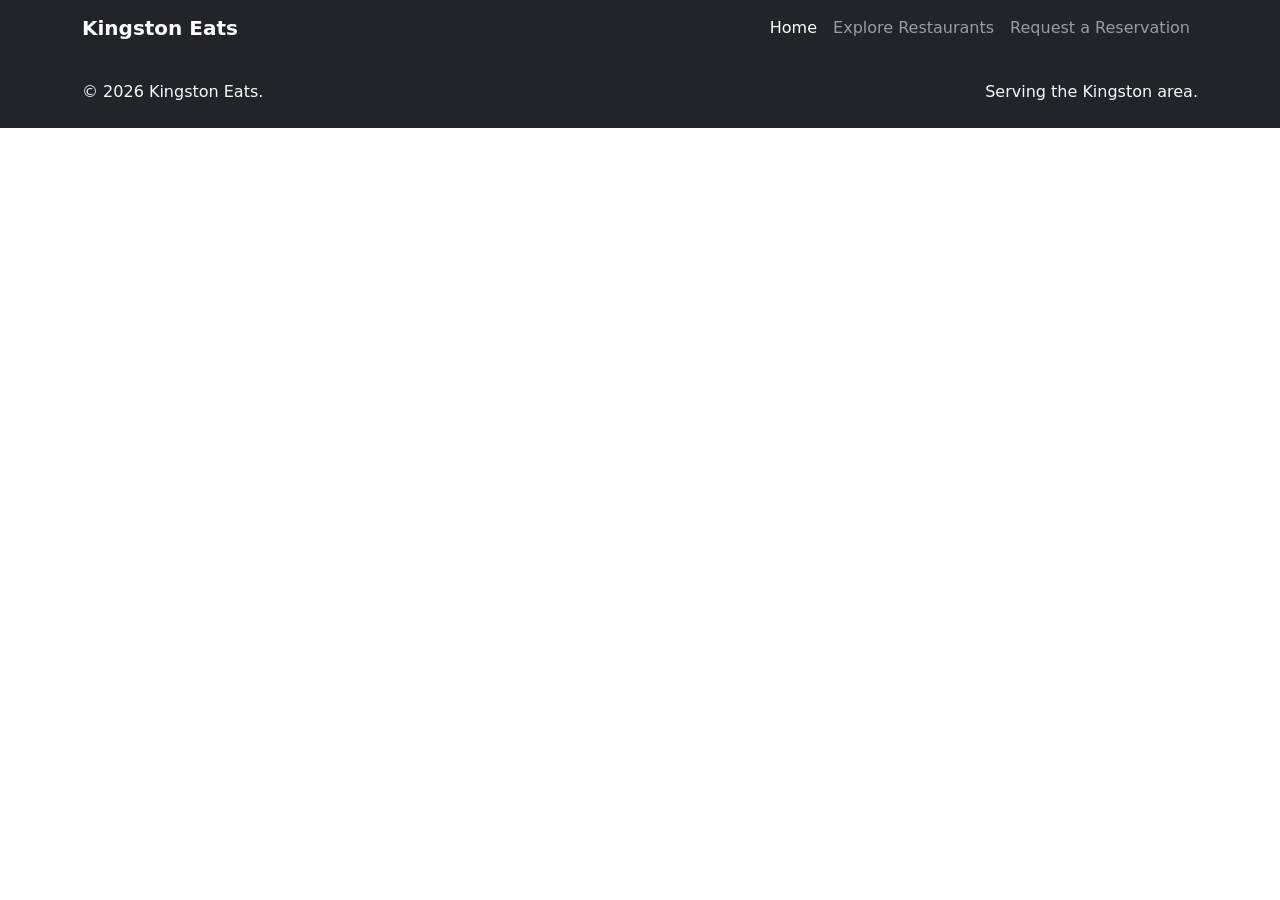
==== index.html @ 0bedf371 "created files and started to create the structure of my home page" ====
<!DOCTYPE html>
<html lang="en">
<head>
    <meta charset="UTF-8">
    <meta name="viewport" content="width=device-width, initial-scale=1.0">
    <title>Kingston Eats</title>

    <!-- Bootstrap-->
    <link rel="stylesheet" href="https://cdn.jsdelivr.net/npm/bootstrap@5.3.8/dist/css/bootstrap.min.css" integrity="sha384-sRIl4kxILFvY47J16cr9ZwB07vP4J8+LH7qKQnuqkuIAvNWLzeN8tE5YBujZqJLB" crossorigin="anonymous">
    <!-- My CSS-->
    <link rel="stylesheet" href="css/styles.css">
</head>
<body>

    <!--HEADER & NAVIGATION -->
    <header> 
        <nav class="navbar navbar-expand-lg navbar-dark bg-dark">
            <div class="container">
                <!-- 1. Brand Logo/Text -->
                <a class="navbar-brand fw-bold" href="index.html">Kingston <span class="brand-accent">Eats</span></a>
     
                <!-- 2. Hamburger Toggler Button (Mobile Only) -->
                <button class="navbar-toggler" type="button" data-bs-toggle="collapse"
                        data-bs-target="#mainNav" aria-controls="mainNav"
                        aria-expanded="false" aria-label="Toggle navigation">
                    <span class="navbar-toggler-icon"></span>
                </button>  

                <!-- 3. Collapsible Navigation Container Menu Links -->
                <div class="collapse navbar-collapse" id="mainNav">
                    <ul class="navbar-nav ms-auto">
                        <li class="nav-item"><a class="nav-link active" aria-current="page" href="index.html">Home</a></li>
                        <li class="nav-item"><a class="nav-link" href="explore.html">Explore Restaurants</a></li>
                        <li class="nav-item"><a class="nav-link" href="reserve.html">Request a Reservation</a></li>
                    </ul>
                </div>
            </div>
        </nav>
    </header>

    <main>
        <!-- To do in the morning! -->
    </main>

    <!--FOOTER -->
    <footer class="bg-dark text-light py-4">
        <div class="container d-flex flex-column flex-md-row justify-content-between">
            <p class="mb-1 mb-md-0">&copy; 2026 Kingston Eats.</p>
            <p class="mb-0">Serving the Kingston area.</p>
        </div>
    </footer>

    <!--SCRIPT -->
    <script src="https://cdn.jsdelivr.net/npm/bootstrap@5.3.8/dist/js/bootstrap.bundle.min.js" integrity="sha384-FKyoEForCGlyvwx9Hj09JcYn3nv7wiPVlz7YYwJrWVcXK/BmnVDxM+D2scQbITxI" crossorigin="anonymous"></script>
    <!--MY SCRIPT -->
    <script src="js/app.js"></script>
</body>
</html>
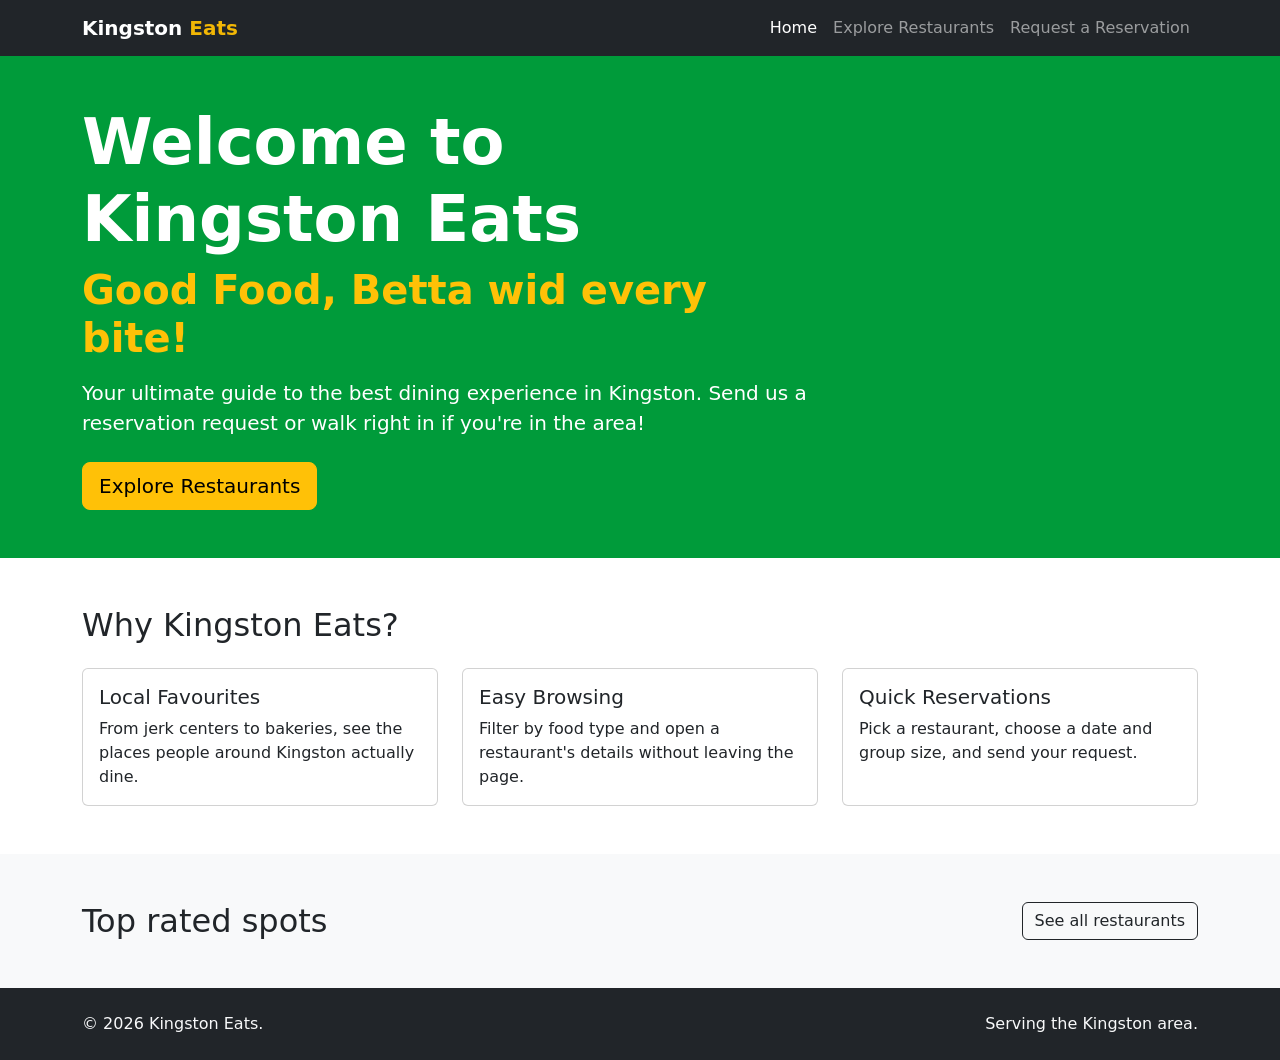
==== commit c9b666e7: "Basically completed my home page in terms of content and started to add some external CSS (hover, co" ====
--- a/index.html
+++ b/index.html
@@ -16,17 +16,17 @@
     <header> 
         <nav class="navbar navbar-expand-lg navbar-dark bg-dark">
             <div class="container">
-                <!-- 1. Brand Logo/Text -->
+                <!-- Brand Logo/Text -->
                 <a class="navbar-brand fw-bold" href="index.html">Kingston <span class="brand-accent">Eats</span></a>
      
-                <!-- 2. Hamburger Toggler Button (Mobile Only) -->
+                <!-- Hamburger Toggler Button (Mobile Only) -->
                 <button class="navbar-toggler" type="button" data-bs-toggle="collapse"
                         data-bs-target="#mainNav" aria-controls="mainNav"
                         aria-expanded="false" aria-label="Toggle navigation">
                     <span class="navbar-toggler-icon"></span>
                 </button>  
 
-                <!-- 3. Collapsible Navigation Container Menu Links -->
+                <!-- Navigation Container Menu Links -->
                 <div class="collapse navbar-collapse" id="mainNav">
                     <ul class="navbar-nav ms-auto">
                         <li class="nav-item"><a class="nav-link active" aria-current="page" href="index.html">Home</a></li>
@@ -37,9 +37,69 @@
             </div>
         </nav>
     </header>
-
+ 
     <main>
-        <!-- To do in the morning! -->
+        <!-- HERO -->
+        <section class="hero py-5">
+            <div class="container">
+                <div class="row">
+                    <div class="col-lg-8">
+                        <h1 class="display-3 fw-bold">Welcome to Kingston Eats</h1>
+                        <h2 class="display-6 fw-bold text-warning">Good Food, Betta wid every bite!</h2>
+                        <p class="lead mt-3">Your ultimate guide to the best dining experience in Kingston. 
+                            Send us a reservation request or walk right in if you're in the area!</p>
+                        <div class="mt-4 d-flex flex-wrap gap-2">
+                            <a href="explore.html" class="btn btn-warning btn-lg">Explore Restaurants</a>
+                        </div>
+                    </div> <!-- Added closing col tag -->
+                </div> <!-- Aligned row layout -->
+            </div> <!-- Closed container wrapper -->
+        </section>
+        
+        <!-- WHY KINGSTON EATS (3 static cards) -->
+        <section class="py-5">
+            <div class="container">
+                <h2 class="mb-4">Why Kingston Eats?</h2>
+                <div class="row g-4">
+                    <div class="col-12 col-md-4">
+                        <article class="card h-100">
+                            <div class="card-body">
+                                <h3 class="h5 card-title">Local Favourites</h3>
+                                <p class="card-text">From jerk centers to bakeries, see the places people around Kingston actually dine.</p>
+                            </div>
+                        </article>
+                    </div>
+                    <div class="col-12 col-md-4">
+                        <article class="card h-100">
+                            <div class="card-body">
+                                <h3 class="h5 card-title">Easy Browsing</h3>
+                                <p class="card-text">Filter by food type and open a restaurant's details without leaving the page.</p>
+                            </div>
+                        </article>
+                    </div>
+                    <div class="col-12 col-md-4">
+                        <article class="card h-100">
+                            <div class="card-body">
+                                <h3 class="h5 card-title">Quick Reservations</h3>
+                                <p class="card-text">Pick a restaurant, choose a date and group size, and send your request.</p>
+                            </div>
+                        </article>
+                    </div>
+                </div>
+            </div>
+        </section>
+ 
+        <!-- TOP RATED (cards are built by JavaScript) -->
+        <section class="py-5 bg-light">
+            <div class="container">
+                <div class="d-flex flex-wrap justify-content-between align-items-center mb-4">
+                    <h2 class="mb-0">Top rated spots</h2>
+                    <a href="explore.html" class="btn btn-outline-dark mt-2 mt-sm-0">See all restaurants</a>
+                </div>
+                <!-- JavaScript fills this row in (renderFeatured in js/app.js) -->
+                <div id="featuredList" class="row g-4"></div>
+            </div>
+        </section>
     </main>
 
     <!--FOOTER -->
--- a/css/styles.css
+++ b/css/styles.css
@@ -0,0 +1,58 @@
+/* Colour "variables" so we can reuse them and change them in one place */
+:root {
+  --ke-green: #009B3A;   /* deep green */
+  --ke-gold: #f2b705;    /* gold */
+  --ke-pepper: #c2410c;  /* scotch-bonnet orange */
+}
+ 
+/* 2. Navbar brand: the word "Eats" in gold */
+.brand-accent {
+  color: var(--ke-gold);
+}
+ 
+/* 3. Home page hero (big banner at the top) */
+.hero {
+  background-color: var(--ke-green);
+  color: #ffffff;
+}
+ 
+/* 4. Banner at the top of the Explore and Reserve pages */
+.page-banner {
+  background-color: var(--ke-green);
+  color: #ffffff;
+}
+ 
+/* 5. Make every card image the same height so the grid looks tidy */
+.card-img-top {
+  height: 180px;
+  object-fit: cover;
+}
+ 
+/* 6. The little coloured label on each card (e.g. "Jerk") */
+.category-badge {
+  background-color: var(--ke-pepper);
+  color: #ffffff;
+}
+ 
+/* 7. Make the keyboard focus outline easy to see (accessibility) */
+a:focus-visible,
+button:focus-visible,
+input:focus-visible,
+select:focus-visible,
+textarea:focus-visible {
+  outline: 3px solid var(--ke-gold);
+  outline-offset: 2px;
+}
+ 
+/* 8. Smooth shadow change when jQuery adds/removes "shadow-lg" on a card */
+.card {
+  transition: box-shadow 0.2s ease;
+}
+ 
+/* 9. Adding hover effect to explore resturants on index pg */
+.hero .btn:hover {
+  font-weight: bold;
+  transform: scale(1.05);
+  transition:all 0.3s ease;
+
+  
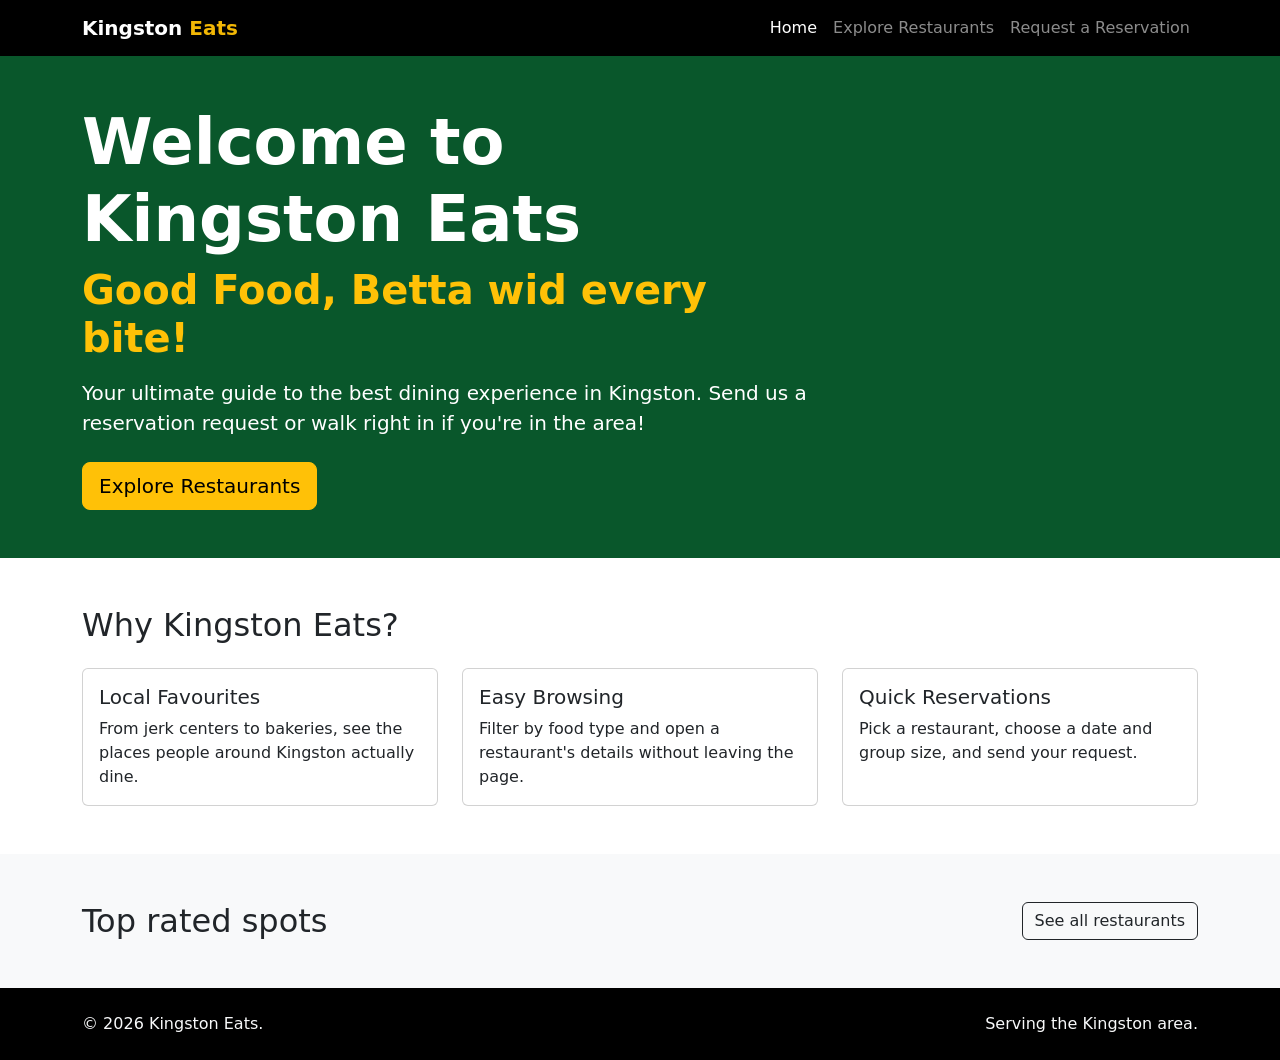
==== commit baaf3f86: "changed header & footer to black, made hamburger button more obvious and changed navbar to a darker " ====
--- a/index.html
+++ b/index.html
@@ -14,7 +14,7 @@
 
     <!--HEADER & NAVIGATION -->
     <header> 
-        <nav class="navbar navbar-expand-lg navbar-dark bg-dark">
+        <nav class="navbar navbar-expand-lg navbar-dark bg-black">
             <div class="container">
                 <!-- Brand Logo/Text -->
                 <a class="navbar-brand fw-bold" href="index.html">Kingston <span class="brand-accent">Eats</span></a>
@@ -103,7 +103,7 @@
     </main>
 
     <!--FOOTER -->
-    <footer class="bg-dark text-light py-4">
+    <footer class="bg-black text-light py-4">
         <div class="container d-flex flex-column flex-md-row justify-content-between">
             <p class="mb-1 mb-md-0">&copy; 2026 Kingston Eats.</p>
             <p class="mb-0">Serving the Kingston area.</p>
--- a/css/styles.css
+++ b/css/styles.css
@@ -1,6 +1,6 @@
 /* Colour "variables" so we can reuse them and change them in one place */
 :root {
-  --ke-green: #009B3A;   /* deep green */
+  --ke-green: #09572b;   /* deep green */
   --ke-gold: #f2b705;    /* gold */
   --ke-pepper: #c2410c;  /* scotch-bonnet orange */
 }
@@ -54,5 +54,13 @@
   font-weight: bold;
   transform: scale(1.05);
   transition:all 0.3s ease;
+}
 
-  +/* 10.Making hamburger button more obvious */
+.navbar-toggler {
+  border: 2px solid #ffffff !important;
+}
+.navbar-toggler-icon {
+ filter: brightness(0) invert(1); /*Making the 3 lines white */
+
+} 
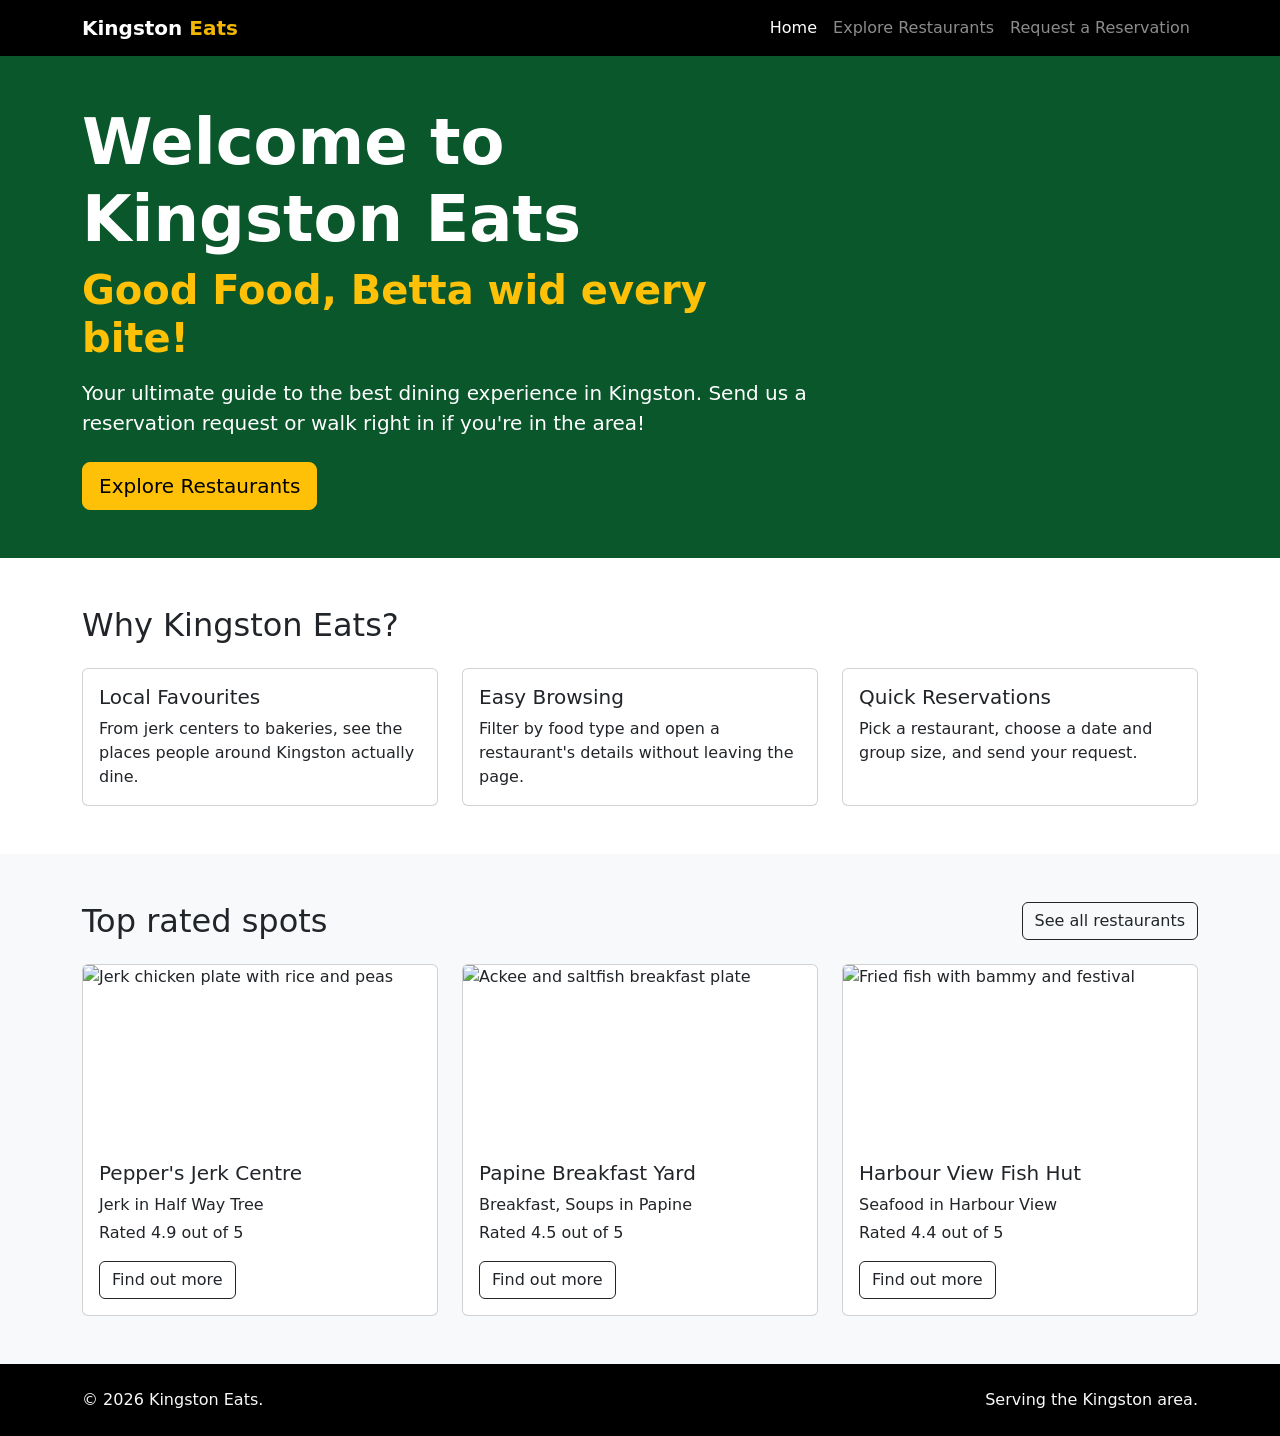
==== commit 7b1585b8: "added filter cards and restaurant data to explore page, added JS logic and jQuery dependency to inde" ====
--- a/index.html
+++ b/index.html
@@ -110,7 +110,8 @@
         </div>
     </footer>
 
-    <!--SCRIPT -->
+      <!--SCRIPT -->
+    <script src="https://code.jquery.com/jquery-3.7.1.min.js"></script>
     <script src="https://cdn.jsdelivr.net/npm/bootstrap@5.3.8/dist/js/bootstrap.bundle.min.js" integrity="sha384-FKyoEForCGlyvwx9Hj09JcYn3nv7wiPVlz7YYwJrWVcXK/BmnVDxM+D2scQbITxI" crossorigin="anonymous"></script>
     <!--MY SCRIPT -->
     <script src="js/app.js"></script>
